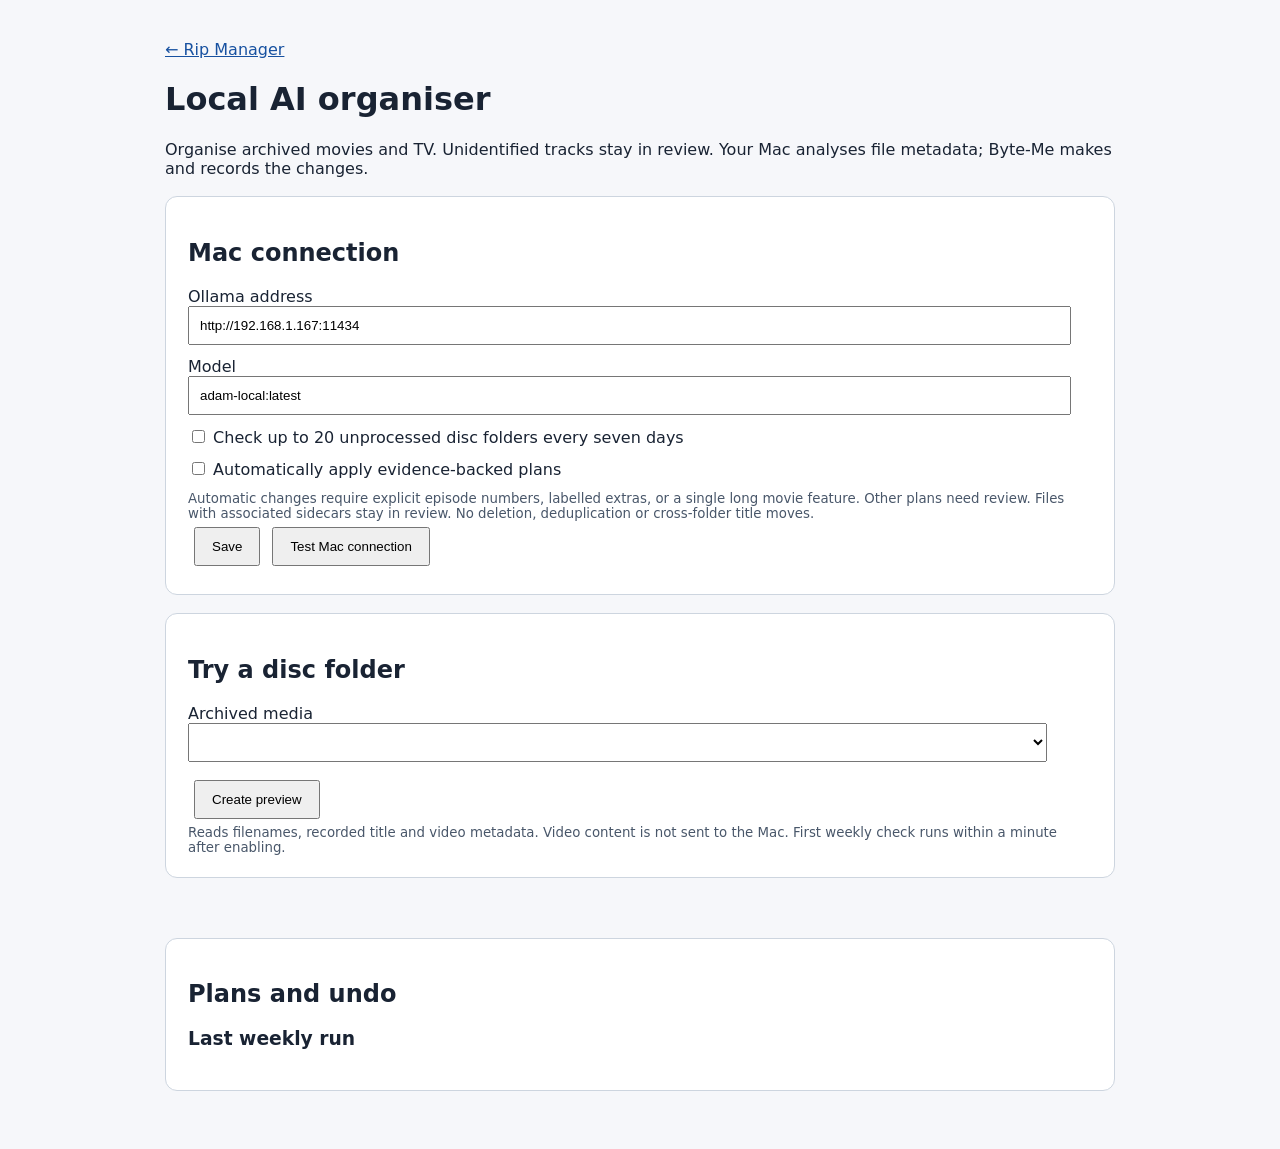
==== rip_manager_container/app/static/local-ai.html @ cb85a44e "Add constrained local Ollama organiser with preview, undo and weekly processing" ====
<!doctype html><html lang="en"><meta charset="utf-8"><meta name="viewport" content="width=device-width,initial-scale=1"><title>Local AI organiser · Rip Manager</title>
<style>body{font:16px system-ui;background:#f6f7fa;color:#192333;max-width:950px;margin:24px auto;padding:16px}section{background:white;padding:22px;margin:18px 0;border:1px solid #cdd5df;border-radius:12px}label{display:block;margin:12px 0}input:not([type=checkbox]),select{width:95%;padding:10px}button{padding:10px 16px;margin:6px;cursor:pointer}pre{white-space:pre-wrap;overflow-wrap:anywhere}#status{padding:12px;white-space:pre-wrap}small{display:block;color:#49576a}button:disabled{cursor:wait}a{color:#1751a0}</style>
<a href="/">← Rip Manager</a><h1>Local AI organiser</h1><p>Organise archived movies and TV. Unidentified tracks stay in review. Your Mac analyses file metadata; Byte-Me makes and records the changes.</p>
<section><h2>Mac connection</h2><label>Ollama address<input id="url" value="http://192.168.1.167:11434"></label><label>Model<input id="model" value="adam-local:latest"></label><label><input type="checkbox" id="weekly"> Check up to 20 unprocessed disc folders every seven days</label><label><input type="checkbox" id="auto"> Automatically apply evidence-backed plans</label><small>Automatic changes require explicit episode numbers, labelled extras, or a single long movie feature. Other plans need review. Files with associated sidecars stay in review. No deletion, deduplication or cross-folder title moves.</small><button id="save">Save</button><button id="test">Test Mac connection</button></section>
<section><h2>Try a disc folder</h2><label>Archived media<select id="media"></select></label><button id="preview">Create preview</button><small>Reads filenames, recorded title and video metadata. Video content is not sent to the Mac. First weekly check runs within a minute after enabling.</small></section>
<div id="status" role="status" aria-live="polite"></div><section><h2>Plans and undo</h2><div id="plans"></div><h3>Last weekly run</h3><pre id="last"></pre></section>
<script src="/static/local-ai.js"></script></html>
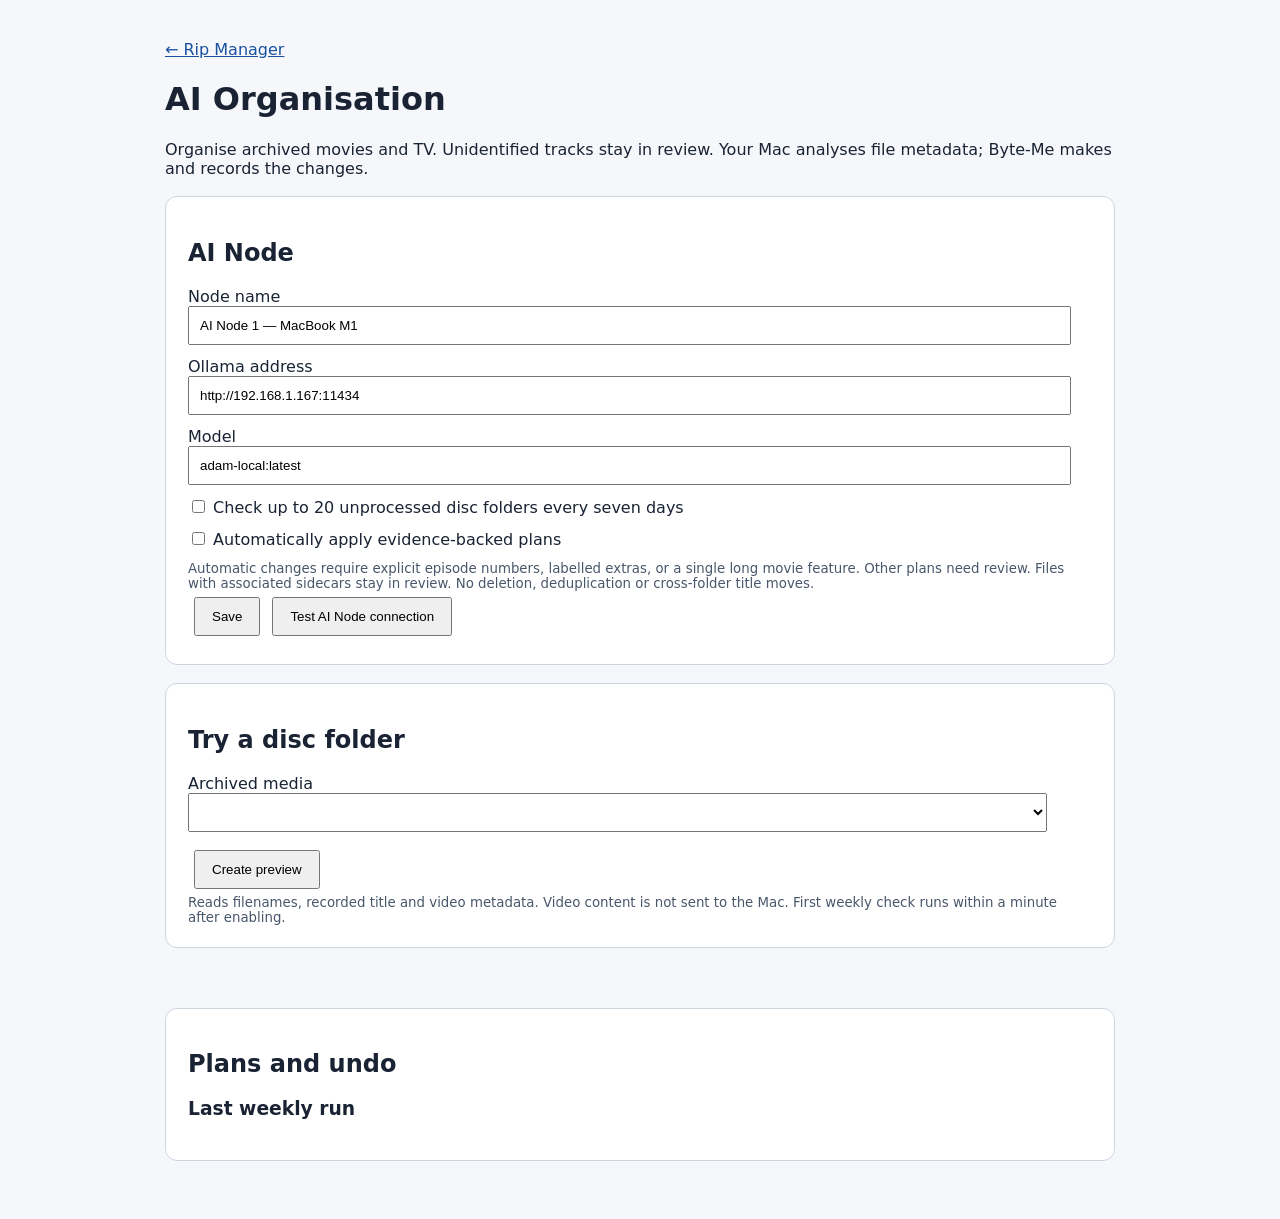
==== commit e22516c5: "Name the Mac connection AI Node and the feature AI Organisation" ====
--- a/rip_manager_container/app/static/local-ai.html
+++ b/rip_manager_container/app/static/local-ai.html
@@ -1,7 +1,7 @@
-<!doctype html><html lang="en"><meta charset="utf-8"><meta name="viewport" content="width=device-width,initial-scale=1"><title>Local AI organiser · Rip Manager</title>
+<!doctype html><html lang="en"><meta charset="utf-8"><meta name="viewport" content="width=device-width,initial-scale=1"><title>AI Organisation · Rip Manager</title>
 <style>body{font:16px system-ui;background:#f6f7fa;color:#192333;max-width:950px;margin:24px auto;padding:16px}section{background:white;padding:22px;margin:18px 0;border:1px solid #cdd5df;border-radius:12px}label{display:block;margin:12px 0}input:not([type=checkbox]),select{width:95%;padding:10px}button{padding:10px 16px;margin:6px;cursor:pointer}pre{white-space:pre-wrap;overflow-wrap:anywhere}#status{padding:12px;white-space:pre-wrap}small{display:block;color:#49576a}button:disabled{cursor:wait}a{color:#1751a0}</style>
-<a href="/">← Rip Manager</a><h1>Local AI organiser</h1><p>Organise archived movies and TV. Unidentified tracks stay in review. Your Mac analyses file metadata; Byte-Me makes and records the changes.</p>
-<section><h2>Mac connection</h2><label>Ollama address<input id="url" value="http://192.168.1.167:11434"></label><label>Model<input id="model" value="adam-local:latest"></label><label><input type="checkbox" id="weekly"> Check up to 20 unprocessed disc folders every seven days</label><label><input type="checkbox" id="auto"> Automatically apply evidence-backed plans</label><small>Automatic changes require explicit episode numbers, labelled extras, or a single long movie feature. Other plans need review. Files with associated sidecars stay in review. No deletion, deduplication or cross-folder title moves.</small><button id="save">Save</button><button id="test">Test Mac connection</button></section>
+<a href="/">← Rip Manager</a><h1>AI Organisation</h1><p>Organise archived movies and TV. Unidentified tracks stay in review. Your Mac analyses file metadata; Byte-Me makes and records the changes.</p>
+<section><h2>AI Node</h2><label>Node name<input id="name" value="AI Node 1 — MacBook M1" maxlength="100"></label><label>Ollama address<input id="url" value="http://192.168.1.167:11434"></label><label>Model<input id="model" value="adam-local:latest"></label><label><input type="checkbox" id="weekly"> Check up to 20 unprocessed disc folders every seven days</label><label><input type="checkbox" id="auto"> Automatically apply evidence-backed plans</label><small>Automatic changes require explicit episode numbers, labelled extras, or a single long movie feature. Other plans need review. Files with associated sidecars stay in review. No deletion, deduplication or cross-folder title moves.</small><button id="save">Save</button><button id="test">Test AI Node connection</button></section>
 <section><h2>Try a disc folder</h2><label>Archived media<select id="media"></select></label><button id="preview">Create preview</button><small>Reads filenames, recorded title and video metadata. Video content is not sent to the Mac. First weekly check runs within a minute after enabling.</small></section>
 <div id="status" role="status" aria-live="polite"></div><section><h2>Plans and undo</h2><div id="plans"></div><h3>Last weekly run</h3><pre id="last"></pre></section>
 <script src="/static/local-ai.js"></script></html>
